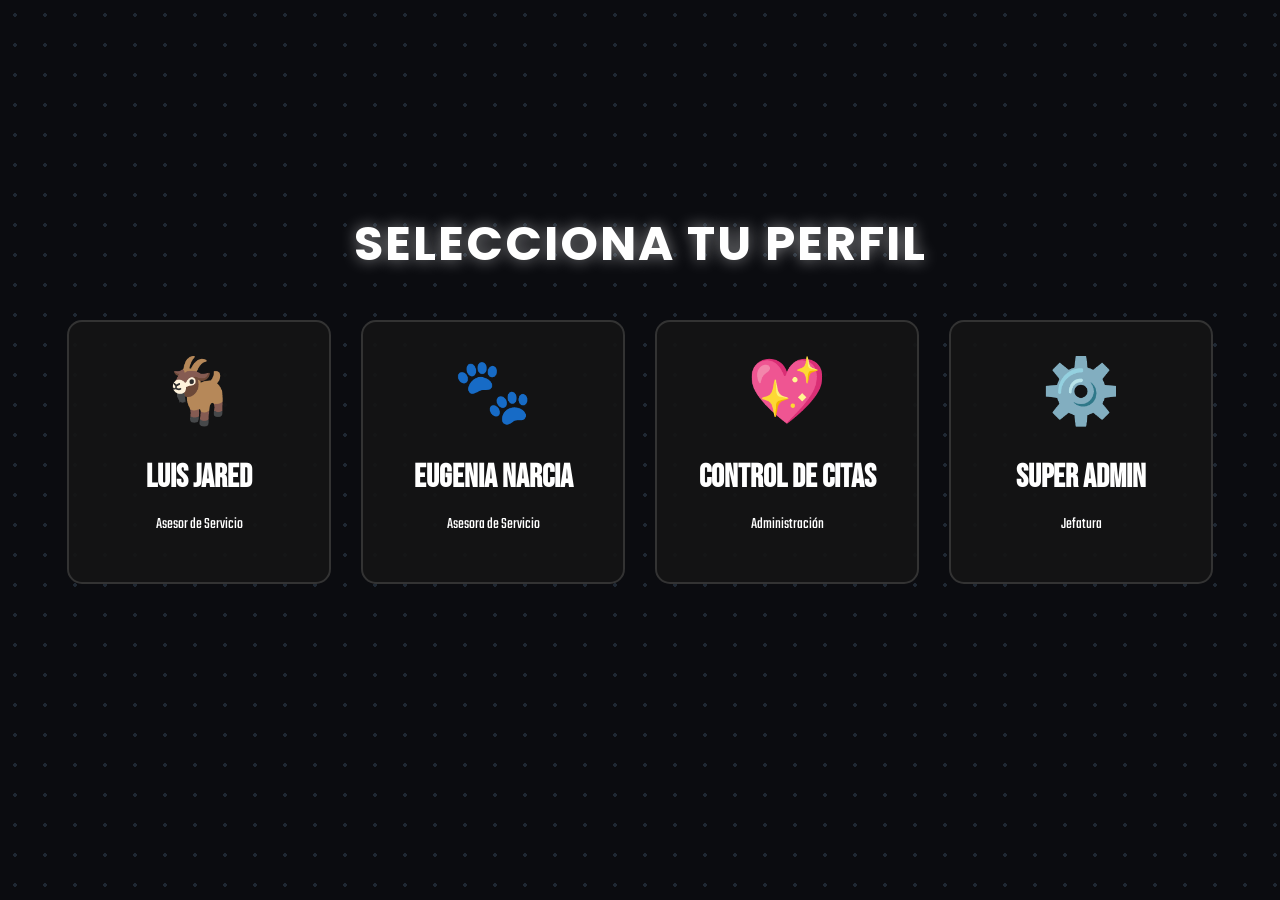
==== index.html @ 7226360e "Add files via upload" ====
<!DOCTYPE html>
<html lang="es">
<head>
    <meta charset="UTF-8">
    <meta name="viewport" content="width=device-width, initial-scale=1.0">
    <title>Centro de Servicio - Multi Perfil</title>
    <link rel="stylesheet" href="style.css">
    <link href="https://fonts.googleapis.com/css2?family=Teko:wght@500;700&family=Bebas+Neue&family=Poppins:wght@400;700;900&family=Chewy&display=swap" rel="stylesheet">
</head>
<body class="login-bg">

    <div class="login-wrapper">
        <h1 class="login-title" style="text-align: center;">SELECCIONA TU PERFIL</h1>
        <div class="profile-grid">
            
            <div class="profile-card card-jared" onclick="location.href='jared.html'">
                <div class="avatar">🐐</div>
                <h2>LUIS JARED</h2>
                <p>Asesor de Servicio</p>
            </div>
            
            <div class="profile-card card-eugenia" onclick="location.href='eugenia.html'">
                <div class="avatar">🐾</div>
                <h2>EUGENIA NARCIA</h2>
                <p>Asesora de Servicio</p>
            </div>
            
            <div class="profile-card card-citas" onclick="checkCitas()">
                <div class="avatar">💖</div>
                <h2>CONTROL DE CITAS</h2>
                <p>Administración</p>
            </div>
            
            <div class="profile-card card-admin" onclick="checkAdmin()">
                <div class="avatar">⚙️</div>
                <h2>SUPER ADMIN</h2>
                <p>Jefatura</p>
            </div>

        </div>
    </div>

    <script>
        function checkCitas() {
            let pin = prompt("🔐 Ingresa la contraseña de Control de Citas:");
            if(pin === '0520') window.location.href = 'citas.html';
            else if(pin !== null) alert("❌ Contraseña incorrecta.");
        }
        function checkAdmin() {
            let pin = prompt("🔐 Ingresa el PIN de Super Admin:");
            if(pin === '2099') window.location.href = 'admin.html';
            else if(pin !== null) alert("❌ PIN incorrecto.");
        }
    </script>

</body>
</html>
---- style.css ----
@import url('https://fonts.googleapis.com/css2?family=Teko:wght@500;700&family=Bebas+Neue&family=Poppins:wght@400;700;900&family=Chewy&display=swap');

/* ================== ESTILOS COMPARTIDOS ================== */
body { margin: 0; padding: 20px; box-sizing: border-box; min-height: 100vh; transition: all 0.3s ease; }
.btn-volver { position: fixed; top: 15px; right: 20px; background: #000; color: #fff; border: 2px solid #fff; padding: 10px 20px; border-radius: 30px; font-family: 'Poppins', sans-serif; font-weight: bold; cursor: pointer; z-index: 1000; text-decoration: none; }
.btn-volver:hover { transform: scale(1.05); }

/* TABLAS BASE */
.table-container { overflow-x: auto; display: none; }
.table-container.active { display: block; }
table { width: 100%; border-collapse: collapse; box-shadow: 0 0 20px rgba(0,0,0,0.5); border-radius: 10px; overflow: hidden; }
td { padding: 10px; font-size: 1.2rem; vertical-align: middle; }
th { padding: 12px; text-align: left; font-size: 1.5rem; letter-spacing: 1px; }

/* INPUTS BASE */
select, input[type="date"], input[type="text"] { width: 100%; padding: 5px; font-family: 'Teko', sans-serif; font-size: 1.1rem; box-sizing: border-box; }

/* PESTAÑAS (TABS) */
.tabs { display: flex; justify-content: center; gap: 15px; margin-bottom: 20px; }
.tab-btn { background: #222; color: #aaa; font-family: 'Bebas Neue', cursive; font-size: 2rem; padding: 10px 40px; border: 2px solid #444; cursor: pointer; clip-path: polygon(10% 0, 100% 0, 90% 100%, 0% 100%); }

/* MODALES */
.modal-overlay { display:none; position:fixed; inset:0; background:rgba(0,0,0,0.85); z-index:9999; align-items:center; justify-content:center; }
.card-modal { width: 400px; padding: 20px; border: 1px solid #0d1117; border-radius: 10px; background-color: #111; box-shadow: 0 4px 15px rgba(0,0,0,0.5); color:#fff; font-family: sans-serif; }
.btn-mac { padding:8px 15px; border-radius:5px; border:none; font-family:'Teko', sans-serif; font-size:1.2rem; cursor:pointer; font-weight:bold; color:#fff;}
.ko-splash { position: fixed; top: 50%; left: 50%; transform: translate(-50%, -50%) scale(0); font-family: 'Bebas Neue', cursive; font-size: 8rem; text-shadow: 6px 6px 0 #000; pointer-events: none; z-index: 100; opacity: 0; transition: all 0.3s; }
.show-ko { transform: translate(-50%, -50%) scale(1) rotate(-10deg); opacity: 1; }
@keyframes shake { 0% { transform: translate(2px, 1px) rotate(0deg); } 50% { transform: translate(-1px, 2px) rotate(-1deg); } 100% { transform: translate(1px, -2px) rotate(-1deg); } }
.screen-shake { animation: shake 0.5s 1; }

/* ================== PANTALLA MENU PRINCIPAL ================== */
.login-bg { background-color: #0b0c10; background-image: radial-gradient(#1f2833 2px, transparent 2px); background-size: 30px 30px; font-family: 'Teko', sans-serif; }
.login-wrapper { display: flex; flex-direction: column; align-items: center; justify-content: center; min-height: 80vh; }
.login-title { font-family: 'Poppins', sans-serif; font-size: 3rem; color: #fff; text-shadow: 0 0 15px rgba(255,255,255,0.5); margin-bottom: 40px; letter-spacing: 2px;}
.profile-grid { display: flex; gap: 30px; flex-wrap: wrap; justify-content: center; }
.profile-card { background: rgba(20,20,20,0.9); border: 2px solid #333; border-radius: 15px; padding: 30px; width: 200px; text-align: center; cursor: pointer; transition: all 0.3s; color:#fff; }
.profile-card h2 { font-family: 'Bebas Neue', cursive; font-size: 2rem; margin: 15px 0 5px; }
.avatar { font-size: 4rem; transition: transform 0.3s; }
.profile-card:hover { transform: translateY(-10px) scale(1.05); }
.card-jared:hover { border-color: #75AADB; box-shadow: 0 10px 30px rgba(117, 170, 219, 0.4); color: #75AADB; }
.card-eugenia:hover { border-color: #FF69B4; box-shadow: 0 10px 30px rgba(255, 105, 180, 0.4); color: #FF69B4; }
.card-citas:hover { border-color: #00bfff; box-shadow: 0 10px 30px rgba(0, 191, 255, 0.4); color: #00bfff; }
.card-admin:hover { border-color: #ff0000; box-shadow: 0 10px 30px rgba(255, 0, 0, 0.4); color: #ff0000; }

/* ================== TEMA JARED (MESSI / ARGENTINA) ================== */
body.theme-jared { background-color: #75AADB; background-image: linear-gradient(0deg, rgba(255,255,255,0.3) 2px, transparent 2px), linear-gradient(90deg, rgba(255,255,255,0.3) 2px, transparent 2px); background-size: 50px 50px; font-family: 'Poppins', sans-serif; }
.theme-jared h1 { font-size: 4rem; color: #fff; text-shadow: 3px 3px 0 #D4AF37; margin:0; text-align:center;}
.theme-jared h2 { font-size: 2rem; color: #000; text-align:center; margin-top:0; letter-spacing: 5px;}
.theme-jared table { background: rgba(255, 255, 255, 0.95); }
.theme-jared th { background: #75AADB; color: #fff; font-family: 'Poppins', sans-serif; border-bottom: 4px solid #D4AF37; }
.theme-jared td { color: #000; border-bottom: 1px solid #ccc; font-weight:bold;}
.theme-jared input, .theme-jared select { background: #fff; color: #000; border: 2px solid #75AADB; border-radius: 5px; font-family:'Poppins', sans-serif;}

/* ================== TEMA EUGENIA (PANTERA ROSA) ================== */
body.theme-eugenia { background-color: #FFB6C1; background-image: radial-gradient(#FF1493 2px, transparent 2px); background-size: 30px 30px; font-family: 'Poppins', sans-serif; }
.theme-eugenia h1 { font-size: 4.5rem; color: #FF1493; text-shadow: 2px 2px 0 #fff; margin:0; text-align:center; font-style: italic;}
.theme-eugenia h2 { font-size: 2rem; color: #fff; text-shadow: 1px 1px 0 #FF1493; text-align:center; margin-top:0;}
.theme-eugenia table { background: rgba(255, 240, 245, 0.95); }
.theme-eugenia th { background: #FF69B4; color: #fff; font-family: 'Poppins', sans-serif; border-bottom: 4px solid #FF1493; }
.theme-eugenia td { color: #333; border-bottom: 1px solid #FFB6C1; font-weight:bold;}
.theme-eugenia input, .theme-eugenia select { background: #fff; color: #333; border: 2px solid #FF69B4; border-radius: 5px; font-family:'Poppins', sans-serif;}

/* ================== TEMA CITAS (CHICAS SUPERPODEROSAS) ================== */
body.theme-citas { background-color: #FFC0CB; background-image: linear-gradient(135deg, rgba(255,182,193,0.8) 0%, rgba(173,216,230,0.8) 50%, rgba(144,238,144,0.8) 100%); font-family: 'Teko', sans-serif; }
.theme-citas h1 { font-family: 'Chewy', cursive; font-size: 5rem; color: #fff; text-shadow: 4px 4px 0 #ff007f, -4px -4px 0 #00bfff; margin:0; text-align:center; letter-spacing: 5px;}
.theme-citas table { background: rgba(255, 255, 255, 0.95); }
.theme-citas th { background: #000; color: #ff007f; font-family: 'Chewy', cursive; border-bottom: 4px solid #32cd32; }
.theme-citas td { color: #000; border-bottom: 1px solid #ccc; font-weight:bold;}
.theme-citas input, .theme-citas select { background: #fff; color: #000; border: 2px solid #00bfff; border-radius: 5px; font-weight:bold;}
.theme-citas .tab-btn.active { background: #ff007f !important; border-color: #ff007f !important; color:#fff;}

/* ================== TEMA ADMIN (SMASH DEFAULT) ================== */
body.theme-admin { background-color: #000; background-image: radial-gradient(#222 1px, transparent 0); background-size: 10px 10px; color: #fff; border: 8px solid #1a1a1a; outline: 4px solid #e61c24; outline-offset: -12px; font-family: 'Teko', sans-serif; }
.theme-admin h1 { font-family: 'Bebas Neue', cursive; font-size: 4.5rem; text-shadow: 3px 3px 0 #ff0000, -3px -3px 0 #0044ff; margin:0; text-align:center; font-style:italic;}
.theme-admin h2 { font-family: 'Bebas Neue', cursive; font-size: 2.5rem; color: #0044ff; text-align:center; margin-top:0; letter-spacing: 2px;}
.theme-admin table { background: rgba(20, 20, 20, 0.9); }
.theme-admin th { background: #111; color: #ff0000; font-family: 'Bebas Neue', cursive; border-bottom: 3px solid #ff0000; }
.theme-admin td { color: #fff; border-bottom: 1px solid #333; }
.theme-admin input, .theme-admin select { background: #000; color: #fff; border: 1px solid #555; }
.theme-admin .tab-btn.active { background: #ff0000 !important; color: #fff !important; border-color: #fff !important; box-shadow: 0 0 15px rgba(255,0,0,0.6); }
.theme-admin .btn-eliminar-admin { background: transparent; border: none; font-size: 1.5rem; cursor: pointer; transition: transform 0.2s; }
.theme-admin .btn-eliminar-admin:hover { transform: scale(1.2); }
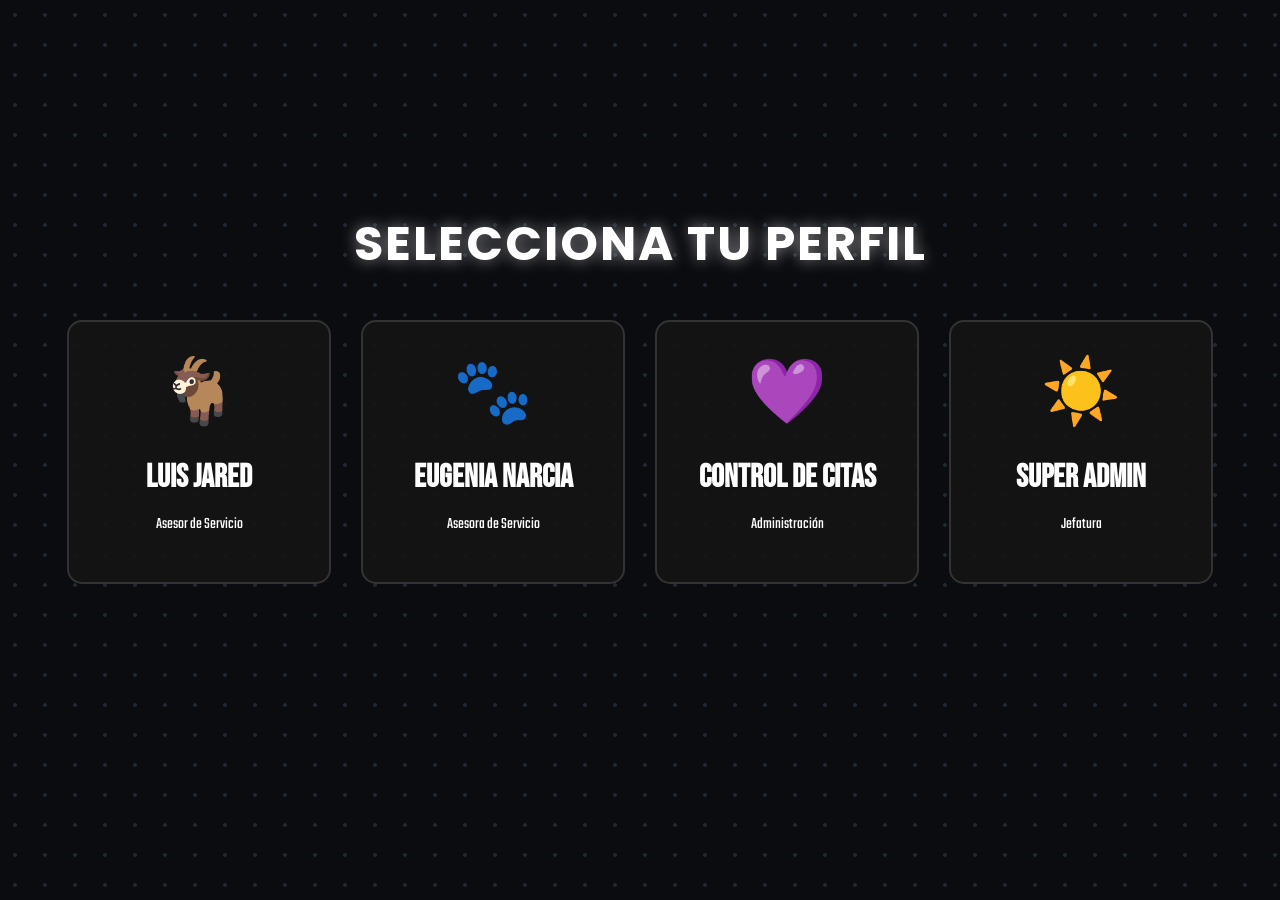
==== commit 547dea92: "Add files via upload" ====
--- a/index.html
+++ b/index.html
@@ -25,14 +25,14 @@
                 <p>Asesora de Servicio</p>
             </div>
             
-            <div class="profile-card card-citas" onclick="checkCitas()">
-                <div class="avatar">💖</div>
+            <div class="profile-card card-citas" onclick="abrirLogin('citas')">
+                <div class="avatar">💜</div>
                 <h2>CONTROL DE CITAS</h2>
                 <p>Administración</p>
             </div>
             
-            <div class="profile-card card-admin" onclick="checkAdmin()">
-                <div class="avatar">⚙️</div>
+            <div class="profile-card card-admin" onclick="abrirLogin('admin')">
+                <div class="avatar">☀️</div>
                 <h2>SUPER ADMIN</h2>
                 <p>Jefatura</p>
             </div>
@@ -40,17 +40,60 @@
         </div>
     </div>
 
+    <!-- MODAL DE LOGIN NEÓN (Uiverse.io by shadyeljokers) -->
+    <div id="modalLogin" style="display:none; position:fixed; inset:0; background:rgba(0,0,0,0.95); z-index:10000; align-items:center; justify-content:center;">
+        <div class="spinner-container" id="spinnerContainer">
+            <!-- Los 50 spans se inyectan por JS -->
+            <div class="login-box-neon">
+                <h2 id="loginTitle" style="font-family:'Poppins', sans-serif;">ACCESO</h2>
+                <div class="input-box-neon">
+                    <input type="password" id="loginPin" required>
+                    <label>Contraseña</label>
+                </div>
+                <button class="btn-neon" onclick="verificarPassword()">ENTRAR</button>
+                <button class="btn-neon" style="margin-top:15px; background:#ff004f; color:#fff;" onclick="cerrarLogin()">CANCELAR</button>
+            </div>
+        </div>
+    </div>
+
     <script>
-        function checkCitas() {
-            let pin = prompt("🔐 Ingresa la contraseña de Control de Citas:");
-            if(pin === '0520') window.location.href = 'citas.html';
-            else if(pin !== null) alert("❌ Contraseña incorrecta.");
+        let perfilSeleccionado = "";
+
+        // Generar los 50 spans del efecto neón giratorio
+        const spinner = document.getElementById('spinnerContainer');
+        for(let i = 1; i <= 50; i++) {
+            let span = document.createElement('span');
+            span.style.setProperty('--i', i);
+            spinner.appendChild(span);
         }
-        function checkAdmin() {
-            let pin = prompt("🔐 Ingresa el PIN de Super Admin:");
-            if(pin === '2099') window.location.href = 'admin.html';
-            else if(pin !== null) alert("❌ PIN incorrecto.");
+
+        function abrirLogin(perfil) {
+            perfilSeleccionado = perfil;
+            document.getElementById('loginTitle').innerText = perfil === 'citas' ? 'CONTROL DE CITAS' : 'SUPER ADMIN';
+            document.getElementById('loginPin').value = '';
+            document.getElementById('modalLogin').style.display = 'flex';
+            setTimeout(() => document.getElementById('loginPin').focus(), 100);
         }
+
+        function cerrarLogin() {
+            document.getElementById('modalLogin').style.display = 'none';
+        }
+
+        function verificarPassword() {
+            let pin = document.getElementById('loginPin').value;
+            if (perfilSeleccionado === 'citas') {
+                if (pin === '0520') window.location.href = 'citas.html';
+                else alert("❌ Contraseña incorrecta.");
+            } else if (perfilSeleccionado === 'admin') {
+                if (pin === '2099') window.location.href = 'admin.html';
+                else alert("❌ PIN incorrecto.");
+            }
+        }
+
+        // Permitir usar "Enter" en el teclado
+        document.getElementById('loginPin').addEventListener('keypress', function(e) {
+            if (e.key === 'Enter') verificarPassword();
+        });
     </script>
 
 </body>
--- a/style.css
+++ b/style.css
@@ -11,22 +11,11 @@
 table { width: 100%; border-collapse: collapse; box-shadow: 0 0 20px rgba(0,0,0,0.5); border-radius: 10px; overflow: hidden; }
 td { padding: 10px; font-size: 1.2rem; vertical-align: middle; }
 th { padding: 12px; text-align: left; font-size: 1.5rem; letter-spacing: 1px; }
-
-/* INPUTS BASE */
 select, input[type="date"], input[type="text"] { width: 100%; padding: 5px; font-family: 'Teko', sans-serif; font-size: 1.1rem; box-sizing: border-box; }
 
 /* PESTAÑAS (TABS) */
 .tabs { display: flex; justify-content: center; gap: 15px; margin-bottom: 20px; }
-.tab-btn { background: #222; color: #aaa; font-family: 'Bebas Neue', cursive; font-size: 2rem; padding: 10px 40px; border: 2px solid #444; cursor: pointer; clip-path: polygon(10% 0, 100% 0, 90% 100%, 0% 100%); }
-
-/* MODALES */
-.modal-overlay { display:none; position:fixed; inset:0; background:rgba(0,0,0,0.85); z-index:9999; align-items:center; justify-content:center; }
-.card-modal { width: 400px; padding: 20px; border: 1px solid #0d1117; border-radius: 10px; background-color: #111; box-shadow: 0 4px 15px rgba(0,0,0,0.5); color:#fff; font-family: sans-serif; }
-.btn-mac { padding:8px 15px; border-radius:5px; border:none; font-family:'Teko', sans-serif; font-size:1.2rem; cursor:pointer; font-weight:bold; color:#fff;}
-.ko-splash { position: fixed; top: 50%; left: 50%; transform: translate(-50%, -50%) scale(0); font-family: 'Bebas Neue', cursive; font-size: 8rem; text-shadow: 6px 6px 0 #000; pointer-events: none; z-index: 100; opacity: 0; transition: all 0.3s; }
-.show-ko { transform: translate(-50%, -50%) scale(1) rotate(-10deg); opacity: 1; }
-@keyframes shake { 0% { transform: translate(2px, 1px) rotate(0deg); } 50% { transform: translate(-1px, 2px) rotate(-1deg); } 100% { transform: translate(1px, -2px) rotate(-1deg); } }
-.screen-shake { animation: shake 0.5s 1; }
+.tab-btn { background: #222; color: #aaa; font-family: 'Bebas Neue', cursive; font-size: 2rem; padding: 10px 40px; border: 2px solid #444; cursor: pointer; clip-path: polygon(10% 0, 100% 0, 90% 100%, 0% 100%); transition: all 0.3s; }
 
 /* ================== PANTALLA MENU PRINCIPAL ================== */
 .login-bg { background-color: #0b0c10; background-image: radial-gradient(#1f2833 2px, transparent 2px); background-size: 30px 30px; font-family: 'Teko', sans-serif; }
@@ -39,8 +28,22 @@
 .profile-card:hover { transform: translateY(-10px) scale(1.05); }
 .card-jared:hover { border-color: #75AADB; box-shadow: 0 10px 30px rgba(117, 170, 219, 0.4); color: #75AADB; }
 .card-eugenia:hover { border-color: #FF69B4; box-shadow: 0 10px 30px rgba(255, 105, 180, 0.4); color: #FF69B4; }
-.card-citas:hover { border-color: #00bfff; box-shadow: 0 10px 30px rgba(0, 191, 255, 0.4); color: #00bfff; }
-.card-admin:hover { border-color: #ff0000; box-shadow: 0 10px 30px rgba(255, 0, 0, 0.4); color: #ff0000; }
+.card-citas:hover { border-color: #9370DB; box-shadow: 0 10px 30px rgba(147, 112, 219, 0.4); color: #9370DB; }
+.card-admin:hover { border-color: #00BFFF; box-shadow: 0 10px 30px rgba(0, 191, 255, 0.4); color: #00BFFF; }
+
+/* ================== LOGIN NEÓN (Uiverse.io) ================== */
+.spinner-container { position: relative; width: 400px; height: 400px; display: flex; justify-content: center; align-items: center; border-radius: 50%; overflow: hidden; }
+.spinner-container span { position: absolute; left: 0; width: 32px; height: 6px; background: #2c4766; border-radius: 80px; transform-origin: 200px; transform: rotate(calc(var(--i) * (360deg / 50))); animation: blink 3s linear infinite; animation-delay: calc(var(--i) * (3s / 50)); }
+@keyframes blink { 0% { background: #0ef; } 25% { background: #2c4766; } }
+.login-box-neon { position: absolute; width: 80%; max-width: 300px; z-index: 2; padding: 30px; border-radius: 20px; background: rgba(11, 15, 25, 0.95); text-align: center; }
+.login-box-neon h2 { font-size: 1.6em; color: #0ef; margin-bottom: 20px; }
+.input-box-neon { position: relative; margin: 25px 0; }
+.input-box-neon input { width: 100%; height: 45px; background: transparent; border: 2px solid #2c4766; outline: none; border-radius: 40px; font-size: 1.2em; color: #fff; padding: 0 15px; transition: 0.5s ease; text-align: center; font-family: sans-serif; letter-spacing: 5px;}
+.input-box-neon input:focus { border-color: #0ef; }
+.input-box-neon input[value]:not([value=""]) ~ label, .input-box-neon input:focus ~ label { top: -10px; font-size: 0.8em; background: #0b0f19; padding: 0 6px; color: #0ef; left:50%; transform: translateX(-50%); }
+.input-box-neon label { position: absolute; top: 50%; left: 50%; transform: translate(-50%, -50%); font-size: 1em; pointer-events: none; transition: 0.5s ease; color: #aaa; font-family: 'Poppins', sans-serif;}
+.btn-neon { width: 100%; height: 45px; background: #0ef; border: none; outline: none; border-radius: 40px; cursor: pointer; font-size: 1.2em; color: #1f293a; font-weight: 900; font-family: 'Poppins', sans-serif; transition: 0.3s; }
+.btn-neon:hover { box-shadow: 0 0 15px #0ef; }
 
 /* ================== TEMA JARED (MESSI / ARGENTINA) ================== */
 body.theme-jared { background-color: #75AADB; background-image: linear-gradient(0deg, rgba(255,255,255,0.3) 2px, transparent 2px), linear-gradient(90deg, rgba(255,255,255,0.3) 2px, transparent 2px); background-size: 50px 50px; font-family: 'Poppins', sans-serif; }
@@ -60,23 +63,38 @@
 .theme-eugenia td { color: #333; border-bottom: 1px solid #FFB6C1; font-weight:bold;}
 .theme-eugenia input, .theme-eugenia select { background: #fff; color: #333; border: 2px solid #FF69B4; border-radius: 5px; font-family:'Poppins', sans-serif;}
 
-/* ================== TEMA CITAS (CHICAS SUPERPODEROSAS) ================== */
-body.theme-citas { background-color: #FFC0CB; background-image: linear-gradient(135deg, rgba(255,182,193,0.8) 0%, rgba(173,216,230,0.8) 50%, rgba(144,238,144,0.8) 100%); font-family: 'Teko', sans-serif; }
-.theme-citas h1 { font-family: 'Chewy', cursive; font-size: 5rem; color: #fff; text-shadow: 4px 4px 0 #ff007f, -4px -4px 0 #00bfff; margin:0; text-align:center; letter-spacing: 5px;}
+/* ================== TEMA CITAS (MORADOS Y DISEÑOS) ================== */
+body.theme-citas { background-color: #E6E6FA; background-image: radial-gradient(#9370DB 2px, transparent 2px); background-size: 30px 30px; font-family: 'Poppins', sans-serif; }
+.theme-citas h1 { font-family: 'Chewy', cursive; font-size: 4.5rem; color: #8A2BE2; text-shadow: 2px 2px 0 #fff; margin:0; text-align:center; letter-spacing: 3px;}
 .theme-citas table { background: rgba(255, 255, 255, 0.95); }
-.theme-citas th { background: #000; color: #ff007f; font-family: 'Chewy', cursive; border-bottom: 4px solid #32cd32; }
-.theme-citas td { color: #000; border-bottom: 1px solid #ccc; font-weight:bold;}
-.theme-citas input, .theme-citas select { background: #fff; color: #000; border: 2px solid #00bfff; border-radius: 5px; font-weight:bold;}
-.theme-citas .tab-btn.active { background: #ff007f !important; border-color: #ff007f !important; color:#fff;}
+.theme-citas th { background: #9370DB; color: #fff; font-family: 'Poppins', sans-serif; border-bottom: 4px solid #8A2BE2; }
+.theme-citas td { color: #333; border-bottom: 1px solid #D8BFD8; font-weight:bold;}
+.theme-citas input, .theme-citas select { background: #fff; color: #4b0082; border: 2px solid #9370DB; border-radius: 5px; font-weight:bold; font-family:'Poppins', sans-serif;}
+.theme-citas .tab-btn { background: #fff; border: 2px solid #9370DB; color: #9370DB; border-radius: 20px; clip-path: none; font-family: 'Poppins', sans-serif; font-weight:bold; padding: 8px 30px;}
+.theme-citas .tab-btn.active { background: #8A2BE2 !important; border-color: #8A2BE2 !important; color:#fff !important;}
 
-/* ================== TEMA ADMIN (SMASH DEFAULT) ================== */
-body.theme-admin { background-color: #000; background-image: radial-gradient(#222 1px, transparent 0); background-size: 10px 10px; color: #fff; border: 8px solid #1a1a1a; outline: 4px solid #e61c24; outline-offset: -12px; font-family: 'Teko', sans-serif; }
-.theme-admin h1 { font-family: 'Bebas Neue', cursive; font-size: 4.5rem; text-shadow: 3px 3px 0 #ff0000, -3px -3px 0 #0044ff; margin:0; text-align:center; font-style:italic;}
-.theme-admin h2 { font-family: 'Bebas Neue', cursive; font-size: 2.5rem; color: #0044ff; text-align:center; margin-top:0; letter-spacing: 2px;}
-.theme-admin table { background: rgba(20, 20, 20, 0.9); }
-.theme-admin th { background: #111; color: #ff0000; font-family: 'Bebas Neue', cursive; border-bottom: 3px solid #ff0000; }
-.theme-admin td { color: #fff; border-bottom: 1px solid #333; }
-.theme-admin input, .theme-admin select { background: #000; color: #fff; border: 1px solid #555; }
-.theme-admin .tab-btn.active { background: #ff0000 !important; color: #fff !important; border-color: #fff !important; box-shadow: 0 0 15px rgba(255,0,0,0.6); }
-.theme-admin .btn-eliminar-admin { background: transparent; border: none; font-size: 1.5rem; cursor: pointer; transition: transform 0.2s; }
-.theme-admin .btn-eliminar-admin:hover { transform: scale(1.2); }+/* ================== TEMA ADMIN (ALEGRE: BLANCO, AZUL CIELO Y NARANJA) ================== */
+body.theme-admin { background-color: #f4f7f6; background-image: none; font-family: 'Poppins', sans-serif; color: #333; border:none; outline:none; }
+.theme-admin h1 { font-family: 'Poppins', sans-serif; font-size: 3.5rem; color: #00BFFF; text-shadow: none; margin:0; text-align:center; font-weight: 900; letter-spacing: 2px;}
+.theme-admin h2 { font-size: 2rem; color: #FF8C00; text-align:center; margin-top:0; font-weight:bold;}
+.theme-admin .btn-volver { background: #00BFFF; color: #fff; border: none; box-shadow: 0 4px 10px rgba(0,191,255,0.4); }
+.theme-admin table { background: #ffffff; box-shadow: 0 10px 30px rgba(0,0,0,0.05); border-radius: 15px; border:none; }
+.theme-admin th { background: #00BFFF; color: #fff; font-family: 'Poppins', sans-serif; border-bottom: none; }
+.theme-admin th:first-child { border-top-left-radius: 15px; }
+.theme-admin th:last-child { border-top-right-radius: 15px; }
+.theme-admin td { color: #555; border-bottom: 1px solid #eee; font-weight:500;}
+.theme-admin input, .theme-admin select { background: #f9f9f9; color: #333; border: 1px solid #ddd; border-radius: 8px; font-family:'Poppins', sans-serif;}
+.theme-admin .tab-btn { background: #fff; color: #888; border: 2px solid #ddd; border-radius:30px; clip-path:none; font-family: 'Poppins', sans-serif; padding: 10px 30px; font-weight:bold; }
+.theme-admin .tab-btn.active { background: #00BFFF !important; color: #fff !important; border-color: #00BFFF !important; box-shadow: 0 5px 15px rgba(0,191,255,0.4); }
+.theme-admin .btn-mac { border-radius: 20px; font-family: 'Poppins', sans-serif; border:none; box-shadow: 0 4px 10px rgba(0,0,0,0.1);}
+
+/* ================== MODALES COMPARTIDOS ================== */
+.modal-overlay { display:none; position:fixed; inset:0; background:rgba(0,0,0,0.85); z-index:9999; align-items:center; justify-content:center; }
+.card-modal { width: 400px; padding: 20px; border: 1px solid #0d1117; border-radius: 10px; background-color: #111; box-shadow: 0 4px 15px rgba(0,0,0,0.5); color:#fff; font-family: sans-serif; }
+.btn-mac { padding:8px 15px; border-radius:5px; border:none; font-family:'Teko', sans-serif; font-size:1.2rem; cursor:pointer; font-weight:bold; color:#fff;}
+
+/* ================== ANIMACIONES GLOBALES ================== */
+.ko-splash { position: fixed; top: 50%; left: 50%; transform: translate(-50%, -50%) scale(0); font-family: 'Bebas Neue', cursive; font-size: 8rem; text-shadow: 6px 6px 0 #000; pointer-events: none; z-index: 10000; opacity: 0; transition: all 0.3s; }
+.show-ko { transform: translate(-50%, -50%) scale(1) rotate(-10deg); opacity: 1; }
+@keyframes shake { 0% { transform: translate(2px, 1px) rotate(0deg); } 50% { transform: translate(-1px, 2px) rotate(-1deg); } 100% { transform: translate(1px, -2px) rotate(-1deg); } }
+.screen-shake { animation: shake 0.5s 1; }
